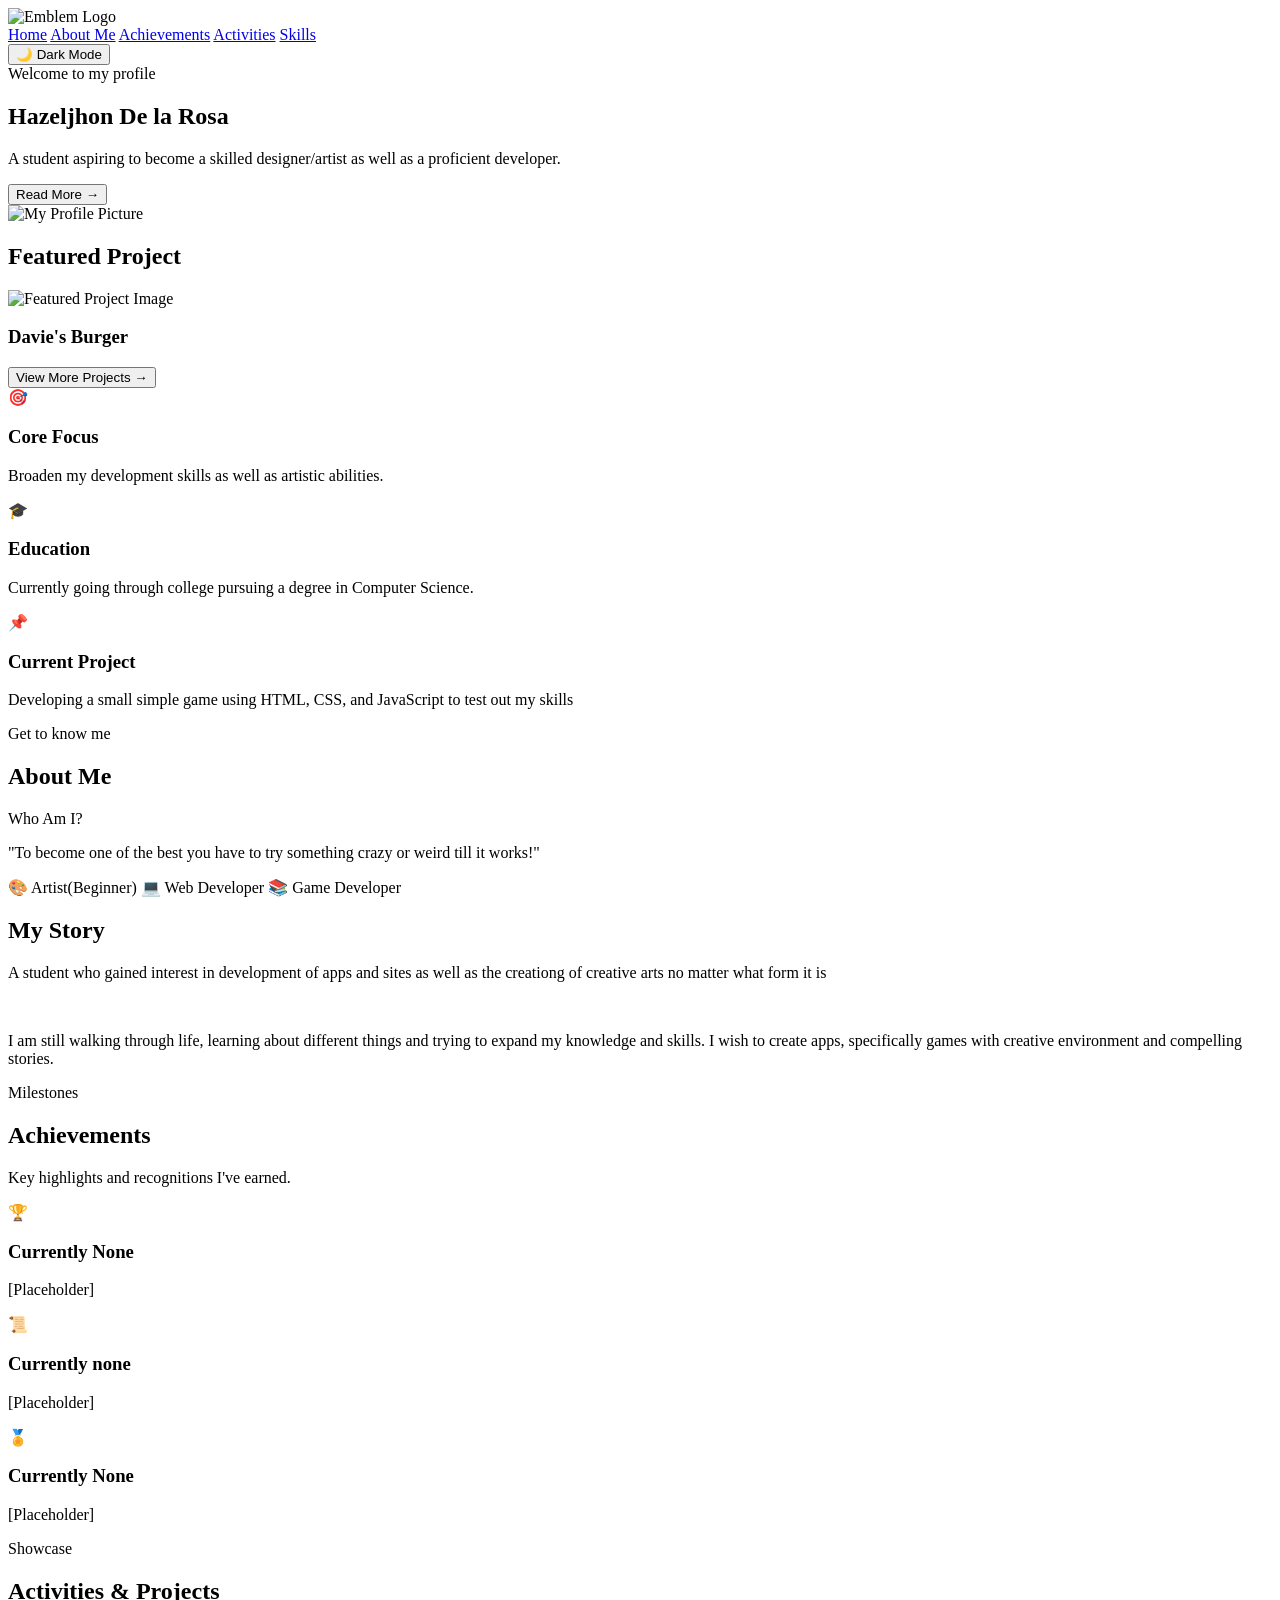
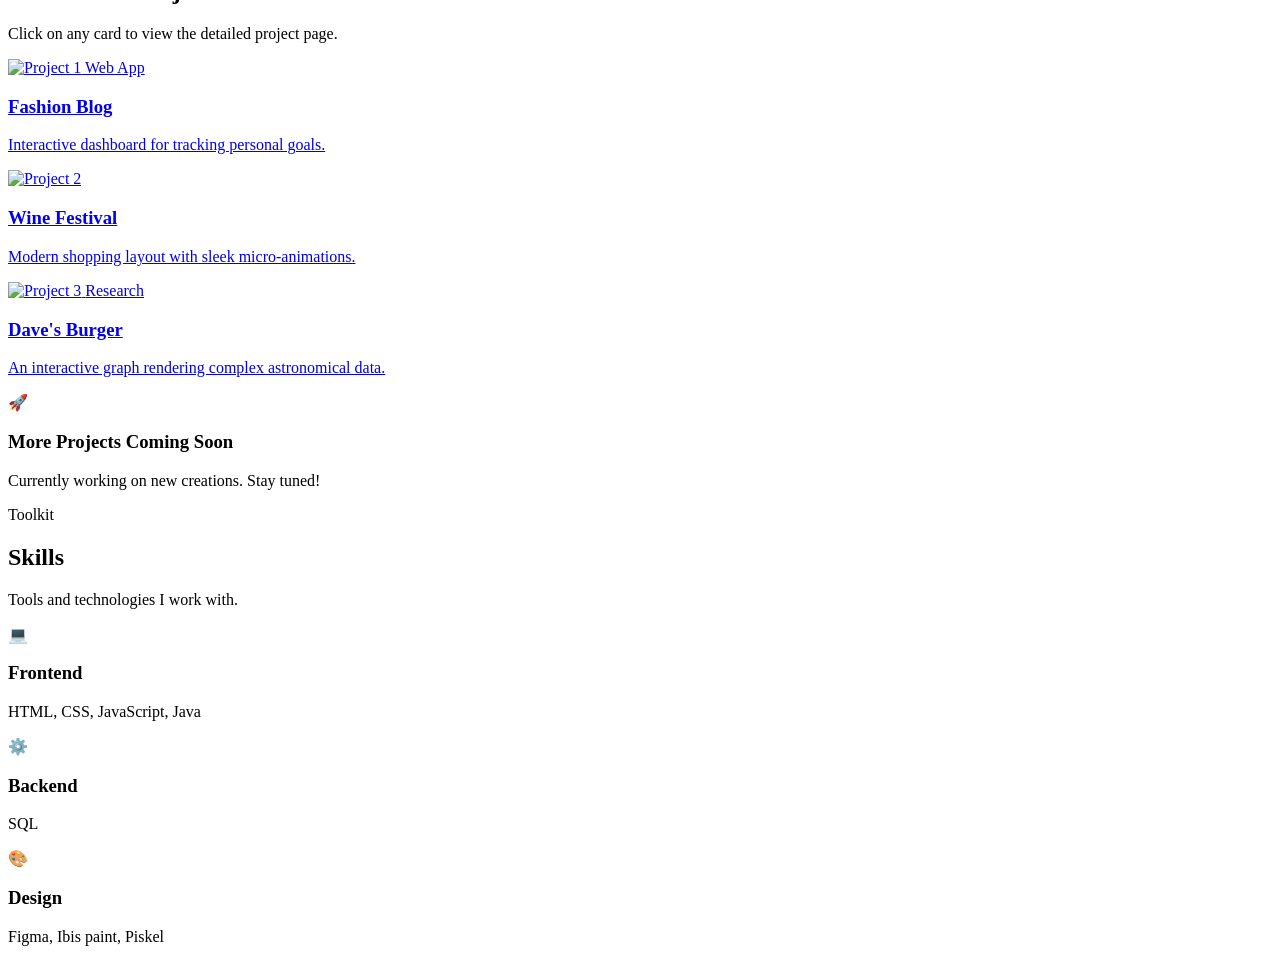
==== index.html @ 6c48fdf7 "Update index.html" ====
<!DOCTYPE html>
<html lang="en">
<head>
    <meta charset="UTF-8">
    <meta name="viewport" content="width=device-width, initial-scale=1.0">
    <title>My Portfolio</title>
    <link rel="stylesheet" href="style.css">
    <link href="https://fonts.googleapis.com/css2?family=Poppins:wght@400;500;600;700&display=swap" rel="stylesheet">
</head>
<body>
    <div class="app-container">

        <header>
            <div class="logo-area">
                <img src="logo.png" alt="Emblem Logo" class="site-logo">
            </div>
            
            <nav class="main-nav">
                <a href="#" class="nav-link active" data-target="home">Home</a>
                <a href="#" class="nav-link" data-target="about">About Me</a>
                <a href="#" class="nav-link" data-target="achievements">Achievements</a>
                <a href="#" class="nav-link" data-target="activities">Activities</a>
                <a href="#" class="nav-link" data-target="skills">Skills</a>
            </nav>

            <div class="action-btns">
                <button id="theme-toggle" class="btn btn-outline">🌙 Dark Mode</button>
            </div>
        </header>

        <main id="content-display">

            <section id="home" class="page active">
                <div class="profile-banner fade-in">
                    <div class="profile-content">
                        <span class="badge">Welcome to my profile</span>
                        <h1>Hazeljhon De la Rosa</h1>
                        <p>A student aspiring to become a skilled designer/artist as well as a proficient developer.</p>
                        <button id="read-more-btn" class="text-link">Read More <span>→</span></button>
                    </div>
                    
                    <div class="profile-image-placeholder">
                        <img src="Me.png" alt="My Profile Picture" class="profile-img">
                    </div>
                </div>

                <div class="dashboard-grid">

                    <div class="grid-column">
                        <h2 class="section-title">Featured Project</h2>
                        <div class="card project-card hover-anim">
                            <div class="project-img-container">
                                <img src="DB preview.JPG" alt="Featured Project Image" class="project-banner-img">
                            </div>
                            <div class="project-details">
                                <h3>Davie's Burger</h3>
                            </div>
                        </div>
                        <button id="view-projects-btn" class="btn btn-block hover-anim">View More Projects →</button>
                    </div>

                    <div class="grid-column info-cards-container">
                        <div class="info-card hover-anim">
                            <div class="info-icon">🎯</div>
                            <div class="info-text">
                                <h3>Core Focus</h3>
                                <p>Broaden my development skills as well as artistic abilities.</p>
                            </div>
                        </div>
                        <div class="info-card hover-anim">
                            <div class="info-icon">🎓</div>
                            <div class="info-text">
                                <h3>Education</h3>
                                <p>Currently going through college pursuing a degree in Computer Science.</p>
                            </div>
                        </div>
                        <div class="info-card hover-anim">
                            <div class="info-icon">📌</div>
                            <div class="info-text">
                                <h3>Current Project</h3>
                                <p>Developing a small simple game using HTML, CSS, and JavaScript to test out my skills</p>
                            </div>
                        </div>
                    </div>
                </div>
            </section>

            <section id="about" class="page">
                <div class="page-header fade-in">
                    <span class="badge">Get to know me</span>
                    <h1>About Me</h1>
                    <p>Who Am I?</p>
                </div>
                
                <div class="about-grid fade-in">
                    <div class="content-card hover-anim highlight-card">
                        <div class="quote-box">
                            <p class="quote">"To become one of the best you have to try something crazy or weird till it works!"</p>
                        </div>
                        <div class="about-tags">
                            <span class="tag-pill">🎨 Artist(Beginner)</span>
                            <span class="tag-pill">💻 Web Developer</span>
                            <span class="tag-pill">📚 Game Developer</span>
                        </div>
                    </div>

                    <div class="content-card hover-anim">
                        <h2>My Story</h2>
                        <p>A student who gained interest in development of apps and sites as well as the creationg of creative arts no matter what form it is</p>
                        <br>
                        <p>I am still walking through life, learning about different things and trying to expand my knowledge and skills. I wish to create apps, specifically games with creative environment and compelling stories.</p>
                    </div>
                </div>
            </section>

            <section id="achievements" class="page">
                <div class="page-header fade-in">
                    <span class="badge">Milestones</span>
                    <h1>Achievements</h1>
                    <p>Key highlights and recognitions I've earned.</p>
                </div>

                <div class="achievements-timeline fade-in">
                    <div class="timeline-card hover-anim">
                        <div class="timeline-icon">🏆</div>
                        <div class="timeline-content">
                            <span class="timeline-date"></span>
                            <h3>Currently None</h3>
                            <p>[Placeholder]</p>
                        </div>
                    </div>

                    <div class="timeline-card hover-anim">
                        <div class="timeline-icon">📜</div>
                        <div class="timeline-content">
                            <span class="timeline-date"></span>
                            <h3>Currently none</h3>
                            <p>[Placeholder]</p>
                        </div>
                    </div>

                    <div class="timeline-card hover-anim">
                        <div class="timeline-icon">🏅</div>
                        <div class="timeline-content">
                            <span class="timeline-date"></span>
                            <h3>Currently None</h3>
                            <p>[Placeholder]</p>
                        </div>
                    </div>
                </div>
            </section>

            <section id="activities" class="page">
                <div class="page-header fade-in">
                    <span class="badge">Showcase</span>
                    <h1>Activities & Projects</h1>
                    <p>Click on any card to view the detailed project page.</p>
                </div>
                
                <div class="activities-gallery fade-in">
                    <a href="https://hazeldelarosa.github.io/Hazel-Dela-Rosa/Projects/Prelim/Fashion%20Blog/Fashion%20Blog.html" class="activity-card hover-anim">
                        <div class="card-img-wrapper">
                            <img src="FB.JPG" alt="Project 1">
                            <span class="card-category">Web App</span>
                        </div>
                        <div class="activity-info">
                            <h3>Fashion Blog</h3>
                            <p>Interactive dashboard for tracking personal goals.</p>
                        </div>
                    </a>

                    <a href="https://hazeldelarosa.github.io/Hazel-Dela-Rosa/Projects/Prelim/Wine%20Festival/Wine%20Festival.html" class="activity-card hover-anim">
                        <div class="card-img-wrapper">
                            <img src="WF.JPG" alt="Project 2">
                            <span class="card-category"></span>
                        </div>
                        <div class="activity-info">
                            <h3>Wine Festival</h3>
                            <p>Modern shopping layout with sleek micro-animations.</p>
                        </div>
                    </a>

                    <a href="https://hazeldelarosa.github.io/Hazel-Dela-Rosa/Projects/Prelim/Davie's%20Burg/Burger.html" class="activity-card hover-anim">
                        <div class="card-img-wrapper">
                            <img src="DB preview.JPG" alt="Project 3">
                            <span class="card-category">Research</span>
                        </div>
                        <div class="activity-info">
                            <h3>Dave's Burger</h3>
                            <p>An interactive graph rendering complex astronomical data.</p>
                        </div>
                    </a>
                </div>

                <div class="coming-soon hover-anim fade-in">
                    <div class="coming-soon-icon">🚀</div>
                    <h3>More Projects Coming Soon</h3>
                    <p>Currently working on new creations. Stay tuned!</p>
                </div>
            </section>

            <section id="skills" class="page">
                <div class="page-header fade-in">
                    <span class="badge">Toolkit</span>
                    <h1>Skills</h1>
                    <p>Tools and technologies I work with.</p>
                </div>

                <div class="skills-grid fade-in">
                    <div class="info-card hover-anim">
                        <div class="info-icon">💻</div>
                        <div class="info-text">
                            <h3>Frontend</h3>
                            <p>HTML, CSS, JavaScript, Java</p>
                        </div>
                    </div>
                    <div class="info-card hover-anim">
                        <div class="info-icon">⚙️</div>
                        <div class="info-text">
                            <h3>Backend</h3>
                            <p>SQL</p>
                        </div>
                    </div>
                    <div class="info-card hover-anim">
                        <div class="info-icon">🎨</div>
                        <div class="info-text">
                            <h3>Design</h3>
                            <p>Figma, Ibis paint, Piskel</p>
                        </div>
                    </div>
                </div>
            </section>

        </main>
    </div>
    <script src="script.js"></script>
</body>
</html>
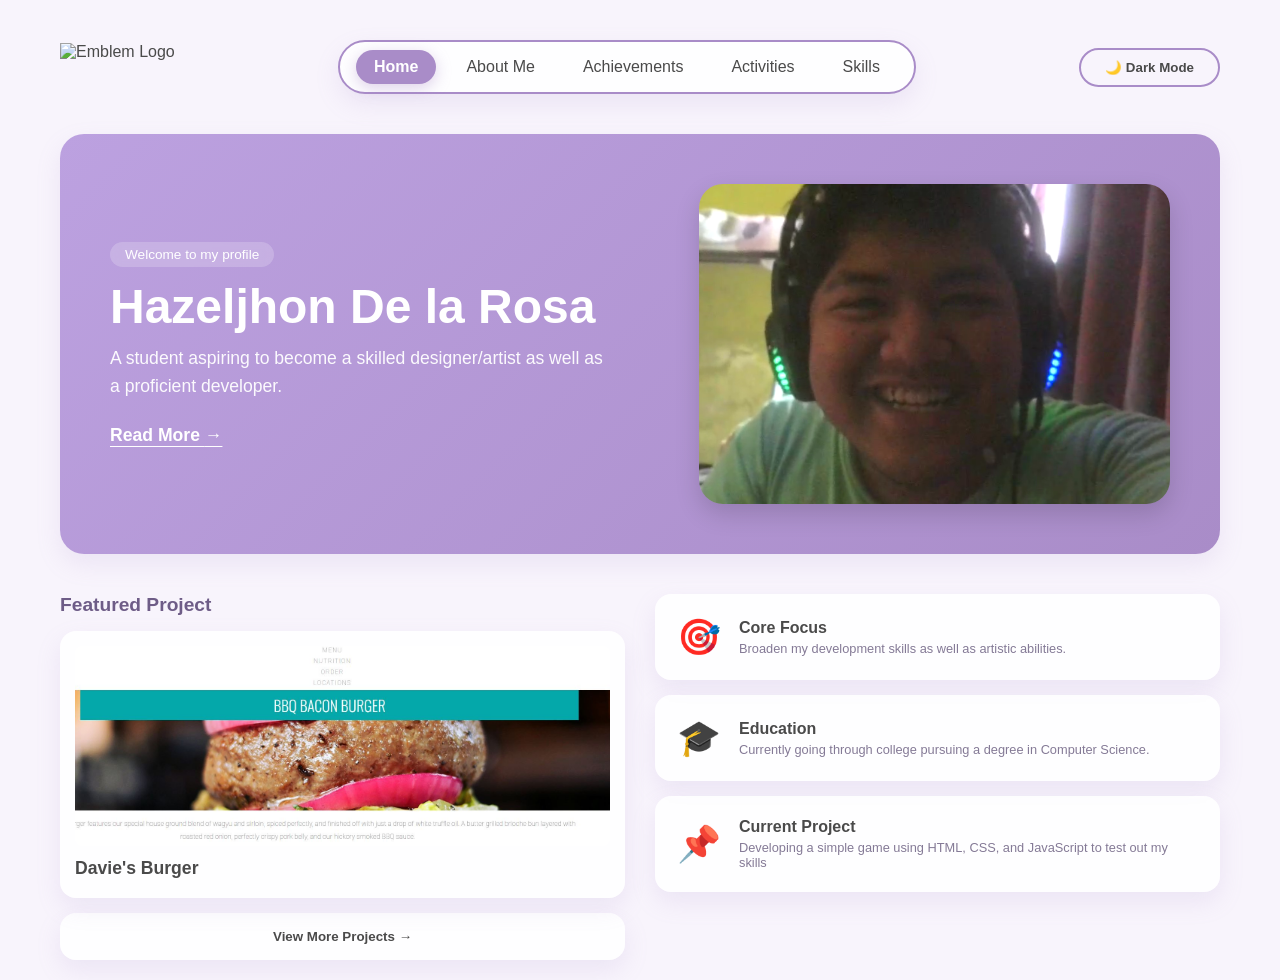
==== commit a12233dc: "Adding finished portfolio" ====
--- a/index.html
+++ b/index.html
@@ -78,7 +78,7 @@
                             <div class="info-icon">📌</div>
                             <div class="info-text">
                                 <h3>Current Project</h3>
-                                <p>Developing a small simple game using HTML, CSS, and JavaScript to test out my skills</p>
+                                <p>Developing a simple game using HTML, CSS, and JavaScript to test out my skills</p>
                             </div>
                         </div>
                     </div>
--- a/style.css
+++ b/style.css
@@ -0,0 +1,526 @@
+:root {
+    --bg-color: #f8f4fc;
+    --profile-bg: linear-gradient(135deg, #bca1e0, #a98cc8);
+    --card-bg: rgba(255, 255, 255, 0.85);
+    --text-main: #4a4a4a;
+    --text-muted: #847a96;
+    --accent-color: #a98cc8; 
+    --accent-dark: #6e5c87;
+    --shadow-soft: 0 10px 25px rgba(169, 140, 200, 0.15);
+    --shadow-hover: 0 15px 35px rgba(169, 140, 200, 0.3);
+    --pill-bg: #d0bce6;
+    --border-radius-lg: 24px;
+    --border-radius-md: 16px;
+    --border-radius-sm: 8px;
+    --transition: all 0.3s cubic-bezier(0.25, 0.8, 0.25, 1);
+}
+
+body.dark-mode {
+    --bg-color: #1a1622;
+    --profile-bg: linear-gradient(135deg, #513d6d, #3c2a55);
+    --card-bg: rgba(38, 33, 50, 0.85);
+    --text-main: #f0eef5;
+    --text-muted: #a79db8;
+    --accent-color: #cbb4e6; 
+    --accent-dark: #e1d3f0;
+    --shadow-soft: 0 10px 25px rgba(0, 0, 0, 0.3);
+    --shadow-hover: 0 15px 35px rgba(0, 0, 0, 0.5);
+    --pill-bg: #4c3d66;
+}
+
+* {
+    margin: 0;
+    padding: 0;
+    box-sizing: border-box;
+}
+
+body {
+    font-family: 'Poppins', sans-serif;
+    background-color: var(--bg-color);
+    color: var(--text-main);
+    overflow-x: hidden;
+    transition: background-color 0.4s ease, color 0.4s ease;
+}
+
+.app-container {
+    max-width: 1200px;
+    margin: 0 auto;
+    padding: 20px;
+}
+
+header {
+    display: flex;
+    justify-content: space-between;
+    align-items: center;
+    padding: 20px 0;
+    margin-bottom: 20px;
+}
+
+.logo-area {
+    display: flex;
+    align-items: center;
+}
+
+.site-logo {
+    height: 48px;
+    width: auto;
+    object-fit: contain;
+    transition: filter 0.3s ease;
+}
+
+body.dark-mode .site-logo {
+    filter: invert(1) brightness(2);
+}
+
+.main-nav {
+    display: flex;
+    gap: 12px;
+    background: var(--card-bg);
+    padding: 8px 16px;
+    border-radius: 30px;
+    box-shadow: var(--shadow-soft);
+    border: 2px solid var(--accent-color);
+    backdrop-filter: blur(10px);
+}
+
+.nav-link {
+    text-decoration: none;
+    color: var(--text-main);
+    font-weight: 500;
+    padding: 8px 18px;
+    border-radius: 20px;
+    transition: var(--transition);
+}
+
+.nav-link:hover {
+    color: var(--accent-dark);
+    background: rgba(169, 140, 200, 0.2);
+}
+
+.nav-link.active {
+    color: #ffffff;
+    background: var(--accent-color);
+    font-weight: 600;
+    box-shadow: 0 4px 15px rgba(169, 140, 200, 0.4);
+}
+
+.action-btns .btn {
+    padding: 10px 24px;
+    border-radius: 20px;
+    font-weight: 600;
+    cursor: pointer;
+    border: none;
+    transition: var(--transition);
+}
+
+.btn-outline {
+    background: transparent;
+    border: 2px solid var(--accent-color) !important;
+    color: var(--text-main);
+}
+
+.btn-outline:hover {
+    background: var(--accent-color);
+    color: white;
+}
+
+.page {
+    display: none;
+    animation: fadeIn 0.4s ease forwards;
+}
+
+.page.active {
+    display: block;
+}
+
+@keyframes fadeIn {
+    from { opacity: 0; transform: translateY(12px); }
+    to { opacity: 1; transform: translateY(0); }
+}
+
+.badge {
+    display: inline-block;
+    padding: 5px 15px;
+    background: rgba(255, 255, 255, 0.2);
+    backdrop-filter: blur(5px);
+    border-radius: 20px;
+    font-size: 0.85rem;
+    font-weight: 500;
+    margin-bottom: 12px;
+}
+
+.profile-banner {
+    background: var(--profile-bg);
+    border-radius: var(--border-radius-lg);
+    display: flex;
+    padding: 50px;
+    color: white;
+    position: relative;
+    overflow: hidden;
+    margin-bottom: 40px;
+    box-shadow: var(--shadow-soft);
+    align-items: center;
+}
+
+.profile-content {
+    flex: 1;
+    z-index: 2;
+}
+
+.profile-content h1 {
+    font-size: 3rem;
+    margin-bottom: 10px;
+}
+
+.profile-content p {
+    font-size: 1.1rem;
+    max-width: 85%;
+    margin-bottom: 25px;
+    line-height: 1.6;
+    opacity: 0.95;
+}
+
+.text-link {
+    background: transparent;
+    border: none;
+    color: white;
+    font-size: 1.1rem;
+    font-weight: 600;
+    cursor: pointer;
+    text-decoration: underline;
+    text-underline-offset: 5px;
+}
+
+.text-link:hover span {
+    margin-left: 8px;
+    transition: 0.3s;
+}
+
+.profile-image-placeholder {
+    flex: 0.8;
+    height: 320px;
+    border-radius: var(--border-radius-lg);
+    overflow: hidden;
+    box-shadow: 0 10px 25px rgba(0,0,0,0.15);
+}
+
+.profile-img {
+    width: 100%;
+    height: 100%;
+    object-fit: cover;
+    object-position: center;
+}
+
+.dashboard-grid {
+    display: grid;
+    grid-template-columns: 1fr 1fr;
+    gap: 30px;
+}
+
+.section-title {
+    font-size: 1.2rem;
+    margin-bottom: 15px;
+    color: var(--accent-dark);
+}
+
+.project-card {
+    background: var(--card-bg);
+    border-radius: var(--border-radius-md);
+    padding: 15px;
+    box-shadow: var(--shadow-soft);
+    margin-bottom: 15px;
+    backdrop-filter: blur(10px);
+}
+
+.project-img-container {
+    height: 200px;
+    border-radius: var(--border-radius-sm);
+    overflow: hidden;
+    margin-bottom: 12px;
+}
+
+.project-banner-img {
+    width: 100%;
+    height: 100%;
+    object-fit: cover;
+    transition: transform 0.4s ease;
+}
+
+.project-card:hover .project-banner-img {
+    transform: scale(1.04);
+}
+
+.project-details h3 {
+    font-size: 1.1rem;
+    margin-bottom: 4px;
+}
+
+.caption {
+    font-size: 0.85rem;
+    color: var(--text-muted);
+}
+
+.btn-block {
+    width: 100%;
+    background: var(--card-bg);
+    color: var(--text-main);
+    border: none;
+    padding: 16px;
+    border-radius: var(--border-radius-md);
+    font-weight: 600;
+    box-shadow: var(--shadow-soft);
+    cursor: pointer;
+}
+
+.info-cards-container {
+    display: flex;
+    flex-direction: column;
+    gap: 15px;
+}
+
+.info-card {
+    background: var(--card-bg);
+    border-radius: var(--border-radius-md);
+    padding: 22px;
+    display: flex;
+    align-items: center;
+    gap: 18px;
+    box-shadow: var(--shadow-soft);
+    backdrop-filter: blur(10px);
+}
+
+.info-icon {
+    font-size: 2.2rem;
+}
+
+.info-text h3 {
+    font-size: 1rem;
+    margin-bottom: 4px;
+}
+
+.info-text p {
+    font-size: 0.8rem;
+    color: var(--text-muted);
+}
+
+.page-header {
+    text-align: center;
+    margin-bottom: 40px;
+    padding-top: 20px;
+}
+
+.page-header h1 {
+    font-size: 2.6rem;
+    color: var(--accent-color);
+    margin-bottom: 8px;
+}
+
+.about-grid {
+    display: grid;
+    grid-template-columns: 1fr 2fr;
+    gap: 25px;
+}
+
+.content-card {
+    background: var(--card-bg);
+    padding: 35px;
+    border-radius: var(--border-radius-lg);
+    box-shadow: var(--shadow-soft);
+    line-height: 1.8;
+    backdrop-filter: blur(10px);
+}
+
+.highlight-card {
+    background: var(--profile-bg);
+    color: white;
+    display: flex;
+    flex-direction: column;
+    justify-content: space-between;
+}
+
+.quote {
+    font-size: 1.3rem;
+    font-style: italic;
+    font-weight: 500;
+    line-height: 1.5;
+}
+
+.about-tags {
+    display: flex;
+    flex-wrap: wrap;
+    gap: 10px;
+    margin-top: 20px;
+}
+
+.tag-pill {
+    background: rgba(255,255,255,0.25);
+    padding: 8px 14px;
+    border-radius: 20px;
+    font-size: 0.8rem;
+    font-weight: 500;
+}
+
+.achievements-timeline {
+    display: flex;
+    flex-direction: column;
+    gap: 20px;
+    max-width: 850px;
+    margin: 0 auto;
+}
+
+.timeline-card {
+    background: var(--card-bg);
+    padding: 25px;
+    border-radius: var(--border-radius-md);
+    box-shadow: var(--shadow-soft);
+    display: flex;
+    align-items: flex-start;
+    gap: 20px;
+    backdrop-filter: blur(10px);
+}
+
+.timeline-icon {
+    font-size: 2.2rem;
+    background: var(--bg-color);
+    padding: 12px;
+    border-radius: var(--border-radius-sm);
+}
+
+.timeline-date {
+    display: inline-block;
+    color: var(--accent-color);
+    font-weight: 700;
+    font-size: 0.85rem;
+    margin-bottom: 4px;
+}
+
+.timeline-content h3 {
+    margin-bottom: 6px;
+    font-size: 1.1rem;
+}
+
+.timeline-content p {
+    font-size: 0.9rem;
+    color: var(--text-muted);
+}
+
+.activities-gallery {
+    display: grid;
+    grid-template-columns: repeat(auto-fit, minmax(260px, 1fr));
+    gap: 25px;
+}
+
+.activity-card {
+    background: var(--card-bg);
+    border-radius: var(--border-radius-md);
+    overflow: hidden;
+    text-decoration: none;
+    color: var(--text-main);
+    box-shadow: var(--shadow-soft);
+    display: flex;
+    flex-direction: column;
+    backdrop-filter: blur(10px);
+}
+
+.card-img-wrapper {
+    position: relative;
+    height: 200px;
+    overflow: hidden;
+}
+
+.card-img-wrapper img {
+    width: 100%;
+    height: 100%;
+    object-fit: cover;
+    transition: transform 0.4s ease;
+}
+
+.activity-card:hover .card-img-wrapper img {
+    transform: scale(1.08);
+}
+
+.card-category {
+    position: absolute;
+    top: 12px;
+    right: 12px;
+    background: rgba(0,0,0,0.6);
+    color: white;
+    padding: 4px 12px;
+    border-radius: 12px;
+    font-size: 0.75rem;
+    backdrop-filter: blur(4px);
+}
+
+.activity-info {
+    padding: 20px;
+}
+
+.activity-info h3 {
+    font-size: 1.05rem;
+    margin-bottom: 6px;
+}
+
+.activity-info p {
+    font-size: 0.8rem;
+    color: var(--text-muted);
+}
+
+.coming-soon {
+    text-align: center;
+    margin: 40px auto 0 auto;
+    padding: 35px 20px;
+    background: var(--card-bg);
+    border: 2px dashed var(--accent-color);
+    border-radius: var(--border-radius-md);
+    max-width: 500px;
+    box-shadow: var(--shadow-soft);
+    backdrop-filter: blur(10px);
+}
+
+.coming-soon-icon {
+    font-size: 2.5rem;
+    margin-bottom: 10px;
+}
+
+.coming-soon h3 {
+    font-size: 1.25rem;
+    color: var(--accent-dark);
+    margin-bottom: 6px;
+}
+
+.coming-soon p {
+    font-size: 0.85rem;
+    color: var(--text-muted);
+}
+
+.skills-grid {
+    display: grid;
+    grid-template-columns: repeat(3, 1fr);
+    gap: 20px;
+}
+
+.hover-anim {
+    transition: transform 0.3s cubic-bezier(0.175, 0.885, 0.32, 1.275), box-shadow 0.3s ease;
+}
+
+.hover-anim:hover {
+    transform: translateY(-5px);
+    box-shadow: var(--shadow-hover);
+}
+
+@media (max-width: 900px) {
+    .dashboard-grid, .about-grid, .skills-grid {
+        grid-template-columns: 1fr;
+    }
+    .profile-banner {
+        flex-direction: column;
+        text-align: center;
+    }
+    .profile-image-placeholder {
+        margin-top: 30px;
+        width: 100%;
+    }
+    .main-nav {
+        display: none; 
+    }
+}
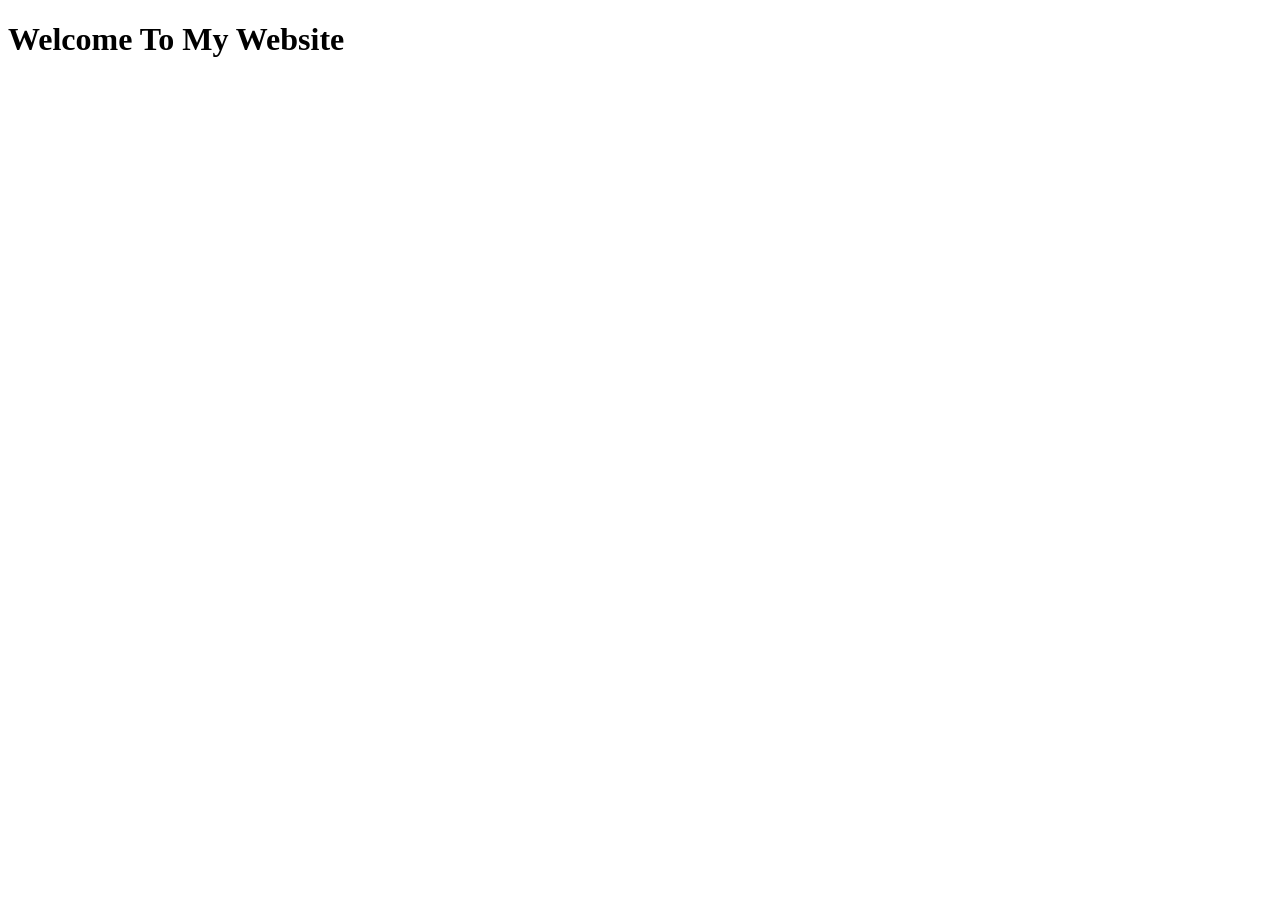
==== commit 5c6f95d6: "Add initial HTML structure for index page" ====
--- a/index.html
+++ b/index.html
@@ -1,238 +1,11 @@
-<!DOCTYPE html>
-<html lang="en">
-<head>
-    <meta charset="UTF-8">
-    <meta name="viewport" content="width=device-width, initial-scale=1.0">
-    <title>My Portfolio</title>
-    <link rel="stylesheet" href="style.css">
-    <link href="https://fonts.googleapis.com/css2?family=Poppins:wght@400;500;600;700&display=swap" rel="stylesheet">
-</head>
-<body>
-    <div class="app-container">
-
-        <header>
-            <div class="logo-area">
-                <img src="logo.png" alt="Emblem Logo" class="site-logo">
-            </div>
-            
-            <nav class="main-nav">
-                <a href="#" class="nav-link active" data-target="home">Home</a>
-                <a href="#" class="nav-link" data-target="about">About Me</a>
-                <a href="#" class="nav-link" data-target="achievements">Achievements</a>
-                <a href="#" class="nav-link" data-target="activities">Activities</a>
-                <a href="#" class="nav-link" data-target="skills">Skills</a>
-            </nav>
-
-            <div class="action-btns">
-                <button id="theme-toggle" class="btn btn-outline">🌙 Dark Mode</button>
-            </div>
-        </header>
-
-        <main id="content-display">
-
-            <section id="home" class="page active">
-                <div class="profile-banner fade-in">
-                    <div class="profile-content">
-                        <span class="badge">Welcome to my profile</span>
-                        <h1>Hazeljhon De la Rosa</h1>
-                        <p>A student aspiring to become a skilled designer/artist as well as a proficient developer.</p>
-                        <button id="read-more-btn" class="text-link">Read More <span>→</span></button>
-                    </div>
-                    
-                    <div class="profile-image-placeholder">
-                        <img src="Me.png" alt="My Profile Picture" class="profile-img">
-                    </div>
-                </div>
-
-                <div class="dashboard-grid">
-
-                    <div class="grid-column">
-                        <h2 class="section-title">Featured Project</h2>
-                        <div class="card project-card hover-anim">
-                            <div class="project-img-container">
-                                <img src="DB preview.JPG" alt="Featured Project Image" class="project-banner-img">
-                            </div>
-                            <div class="project-details">
-                                <h3>Davie's Burger</h3>
-                            </div>
-                        </div>
-                        <button id="view-projects-btn" class="btn btn-block hover-anim">View More Projects →</button>
-                    </div>
-
-                    <div class="grid-column info-cards-container">
-                        <div class="info-card hover-anim">
-                            <div class="info-icon">🎯</div>
-                            <div class="info-text">
-                                <h3>Core Focus</h3>
-                                <p>Broaden my development skills as well as artistic abilities.</p>
-                            </div>
-                        </div>
-                        <div class="info-card hover-anim">
-                            <div class="info-icon">🎓</div>
-                            <div class="info-text">
-                                <h3>Education</h3>
-                                <p>Currently going through college pursuing a degree in Computer Science.</p>
-                            </div>
-                        </div>
-                        <div class="info-card hover-anim">
-                            <div class="info-icon">📌</div>
-                            <div class="info-text">
-                                <h3>Current Project</h3>
-                                <p>Developing a simple game using HTML, CSS, and JavaScript to test out my skills</p>
-                            </div>
-                        </div>
-                    </div>
-                </div>
-            </section>
-
-            <section id="about" class="page">
-                <div class="page-header fade-in">
-                    <span class="badge">Get to know me</span>
-                    <h1>About Me</h1>
-                    <p>Who Am I?</p>
-                </div>
-                
-                <div class="about-grid fade-in">
-                    <div class="content-card hover-anim highlight-card">
-                        <div class="quote-box">
-                            <p class="quote">"To become one of the best you have to try something crazy or weird till it works!"</p>
-                        </div>
-                        <div class="about-tags">
-                            <span class="tag-pill">🎨 Artist(Beginner)</span>
-                            <span class="tag-pill">💻 Web Developer</span>
-                            <span class="tag-pill">📚 Game Developer</span>
-                        </div>
-                    </div>
-
-                    <div class="content-card hover-anim">
-                        <h2>My Story</h2>
-                        <p>A student who gained interest in development of apps and sites as well as the creationg of creative arts no matter what form it is</p>
-                        <br>
-                        <p>I am still walking through life, learning about different things and trying to expand my knowledge and skills. I wish to create apps, specifically games with creative environment and compelling stories.</p>
-                    </div>
-                </div>
-            </section>
-
-            <section id="achievements" class="page">
-                <div class="page-header fade-in">
-                    <span class="badge">Milestones</span>
-                    <h1>Achievements</h1>
-                    <p>Key highlights and recognitions I've earned.</p>
-                </div>
-
-                <div class="achievements-timeline fade-in">
-                    <div class="timeline-card hover-anim">
-                        <div class="timeline-icon">🏆</div>
-                        <div class="timeline-content">
-                            <span class="timeline-date"></span>
-                            <h3>Currently None</h3>
-                            <p>[Placeholder]</p>
-                        </div>
-                    </div>
-
-                    <div class="timeline-card hover-anim">
-                        <div class="timeline-icon">📜</div>
-                        <div class="timeline-content">
-                            <span class="timeline-date"></span>
-                            <h3>Currently none</h3>
-                            <p>[Placeholder]</p>
-                        </div>
-                    </div>
-
-                    <div class="timeline-card hover-anim">
-                        <div class="timeline-icon">🏅</div>
-                        <div class="timeline-content">
-                            <span class="timeline-date"></span>
-                            <h3>Currently None</h3>
-                            <p>[Placeholder]</p>
-                        </div>
-                    </div>
-                </div>
-            </section>
-
-            <section id="activities" class="page">
-                <div class="page-header fade-in">
-                    <span class="badge">Showcase</span>
-                    <h1>Activities & Projects</h1>
-                    <p>Click on any card to view the detailed project page.</p>
-                </div>
-                
-                <div class="activities-gallery fade-in">
-                    <a href="https://hazeldelarosa.github.io/Hazel-Dela-Rosa/Projects/Prelim/Fashion%20Blog/Fashion%20Blog.html" class="activity-card hover-anim">
-                        <div class="card-img-wrapper">
-                            <img src="FB.JPG" alt="Project 1">
-                            <span class="card-category">Web App</span>
-                        </div>
-                        <div class="activity-info">
-                            <h3>Fashion Blog</h3>
-                            <p>Interactive dashboard for tracking personal goals.</p>
-                        </div>
-                    </a>
-
-                    <a href="https://hazeldelarosa.github.io/Hazel-Dela-Rosa/Projects/Prelim/Wine%20Festival/Wine%20Festival.html" class="activity-card hover-anim">
-                        <div class="card-img-wrapper">
-                            <img src="WF.JPG" alt="Project 2">
-                            <span class="card-category"></span>
-                        </div>
-                        <div class="activity-info">
-                            <h3>Wine Festival</h3>
-                            <p>Modern shopping layout with sleek micro-animations.</p>
-                        </div>
-                    </a>
-
-                    <a href="https://hazeldelarosa.github.io/Hazel-Dela-Rosa/Projects/Prelim/Davie's%20Burg/Burger.html" class="activity-card hover-anim">
-                        <div class="card-img-wrapper">
-                            <img src="DB preview.JPG" alt="Project 3">
-                            <span class="card-category">Research</span>
-                        </div>
-                        <div class="activity-info">
-                            <h3>Dave's Burger</h3>
-                            <p>An interactive graph rendering complex astronomical data.</p>
-                        </div>
-                    </a>
-                </div>
-
-                <div class="coming-soon hover-anim fade-in">
-                    <div class="coming-soon-icon">🚀</div>
-                    <h3>More Projects Coming Soon</h3>
-                    <p>Currently working on new creations. Stay tuned!</p>
-                </div>
-            </section>
-
-            <section id="skills" class="page">
-                <div class="page-header fade-in">
-                    <span class="badge">Toolkit</span>
-                    <h1>Skills</h1>
-                    <p>Tools and technologies I work with.</p>
-                </div>
-
-                <div class="skills-grid fade-in">
-                    <div class="info-card hover-anim">
-                        <div class="info-icon">💻</div>
-                        <div class="info-text">
-                            <h3>Frontend</h3>
-                            <p>HTML, CSS, JavaScript, Java</p>
-                        </div>
-                    </div>
-                    <div class="info-card hover-anim">
-                        <div class="info-icon">⚙️</div>
-                        <div class="info-text">
-                            <h3>Backend</h3>
-                            <p>SQL</p>
-                        </div>
-                    </div>
-                    <div class="info-card hover-anim">
-                        <div class="info-icon">🎨</div>
-                        <div class="info-text">
-                            <h3>Design</h3>
-                            <p>Figma, Ibis paint, Piskel</p>
-                        </div>
-                    </div>
-                </div>
-            </section>
-
-        </main>
-    </div>
-    <script src="script.js"></script>
-</body>
-</html>
+<!DOCTYPE html>
+<html lang="en">
+<head>
+    <meta charset="UTF-8">
+    <meta name="viewport" content="width=device-width, initial-scale=1.0">
+    <title>Document</title>
+</head>
+<body>
+    <h1>Welcome To My Website</h1>
+</body>
+</html>
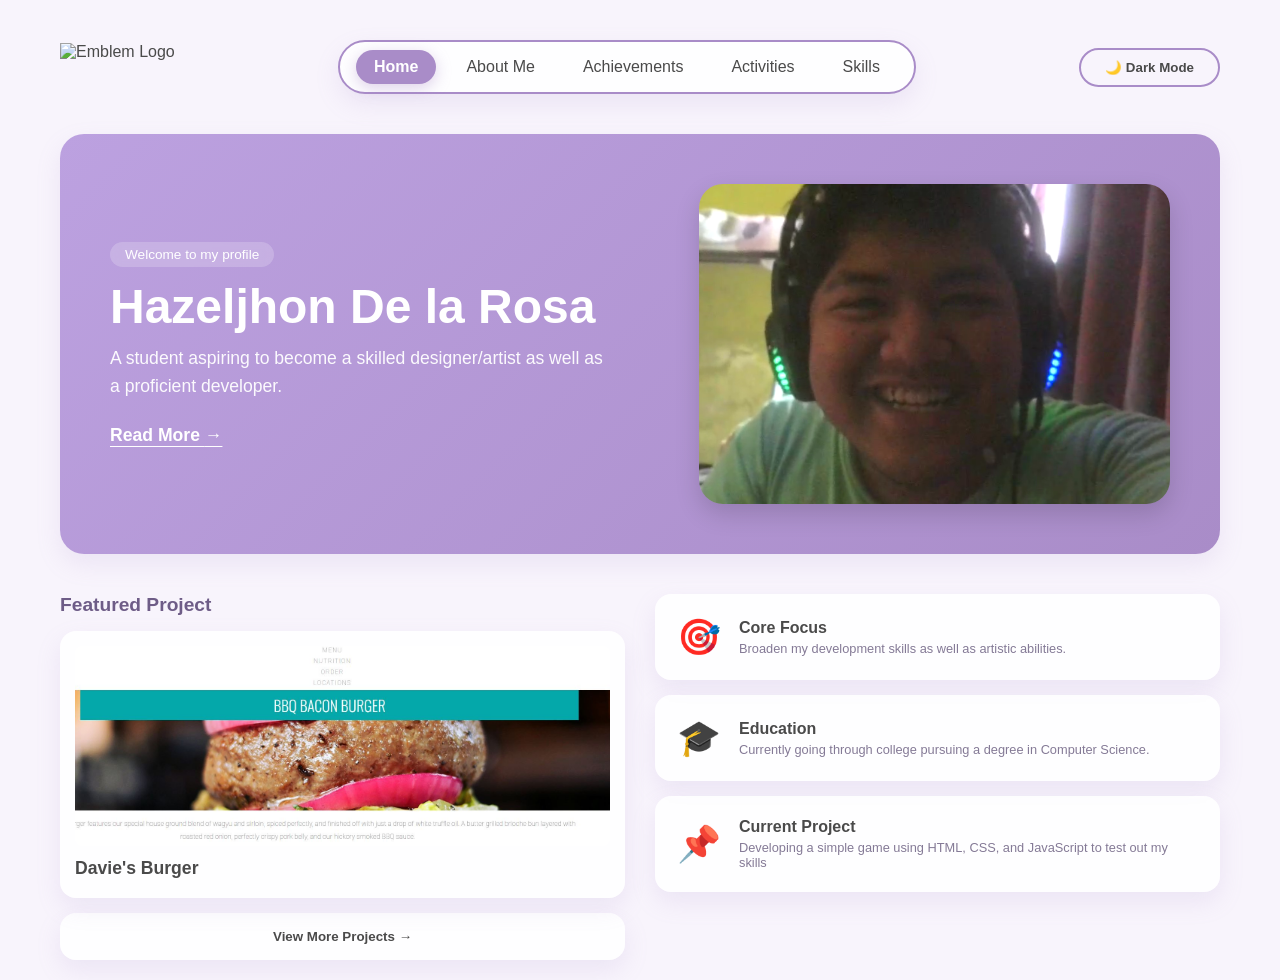
==== commit 7da7a8a2: "Putting Files" ====
--- a/index.html
+++ b/index.html
@@ -3,9 +3,236 @@
 <head>
     <meta charset="UTF-8">
     <meta name="viewport" content="width=device-width, initial-scale=1.0">
-    <title>Document</title>
+    <title>My Portfolio</title>
+    <link rel="stylesheet" href="style.css">
+    <link href="https://fonts.googleapis.com/css2?family=Poppins:wght@400;500;600;700&display=swap" rel="stylesheet">
 </head>
 <body>
-    <h1>Welcome To My Website</h1>
+    <div class="app-container">
+
+        <header>
+            <div class="logo-area">
+                <img src="logo.png" alt="Emblem Logo" class="site-logo">
+            </div>
+            
+            <nav class="main-nav">
+                <a href="#" class="nav-link active" data-target="home">Home</a>
+                <a href="#" class="nav-link" data-target="about">About Me</a>
+                <a href="#" class="nav-link" data-target="achievements">Achievements</a>
+                <a href="#" class="nav-link" data-target="activities">Activities</a>
+                <a href="#" class="nav-link" data-target="skills">Skills</a>
+            </nav>
+
+            <div class="action-btns">
+                <button id="theme-toggle" class="btn btn-outline">🌙 Dark Mode</button>
+            </div>
+        </header>
+
+        <main id="content-display">
+
+            <section id="home" class="page active">
+                <div class="profile-banner fade-in">
+                    <div class="profile-content">
+                        <span class="badge">Welcome to my profile</span>
+                        <h1>Hazeljhon De la Rosa</h1>
+                        <p>A student aspiring to become a skilled designer/artist as well as a proficient developer.</p>
+                        <button id="read-more-btn" class="text-link">Read More <span>→</span></button>
+                    </div>
+                    
+                    <div class="profile-image-placeholder">
+                        <img src="Me.png" alt="My Profile Picture" class="profile-img">
+                    </div>
+                </div>
+
+                <div class="dashboard-grid">
+
+                    <div class="grid-column">
+                        <h2 class="section-title">Featured Project</h2>
+                        <div class="card project-card hover-anim">
+                            <div class="project-img-container">
+                                <img src="DB preview.JPG" alt="Featured Project Image" class="project-banner-img">
+                            </div>
+                            <div class="project-details">
+                                <h3>Davie's Burger</h3>
+                            </div>
+                        </div>
+                        <button id="view-projects-btn" class="btn btn-block hover-anim">View More Projects →</button>
+                    </div>
+
+                    <div class="grid-column info-cards-container">
+                        <div class="info-card hover-anim">
+                            <div class="info-icon">🎯</div>
+                            <div class="info-text">
+                                <h3>Core Focus</h3>
+                                <p>Broaden my development skills as well as artistic abilities.</p>
+                            </div>
+                        </div>
+                        <div class="info-card hover-anim">
+                            <div class="info-icon">🎓</div>
+                            <div class="info-text">
+                                <h3>Education</h3>
+                                <p>Currently going through college pursuing a degree in Computer Science.</p>
+                            </div>
+                        </div>
+                        <div class="info-card hover-anim">
+                            <div class="info-icon">📌</div>
+                            <div class="info-text">
+                                <h3>Current Project</h3>
+                                <p>Developing a simple game using HTML, CSS, and JavaScript to test out my skills</p>
+                            </div>
+                        </div>
+                    </div>
+                </div>
+            </section>
+
+            <section id="about" class="page">
+                <div class="page-header fade-in">
+                    <span class="badge">Get to know me</span>
+                    <h1>About Me</h1>
+                    <p>Who Am I?</p>
+                </div>
+                
+                <div class="about-grid fade-in">
+                    <div class="content-card hover-anim highlight-card">
+                        <div class="quote-box">
+                            <p class="quote">"To become one of the best you have to try something crazy or weird till it works!"</p>
+                        </div>
+                        <div class="about-tags">
+                            <span class="tag-pill">🎨 Artist(Beginner)</span>
+                            <span class="tag-pill">💻 Web Developer</span>
+                            <span class="tag-pill">📚 Game Developer</span>
+                        </div>
+                    </div>
+
+                    <div class="content-card hover-anim">
+                        <h2>My Story</h2>
+                        <p>A student who gained interest in development of apps and sites as well as the creationg of creative arts no matter what form it is</p>
+                        <br>
+                        <p>I am still walking through life, learning about different things and trying to expand my knowledge and skills. I wish to create apps, specifically games with creative environment and compelling stories.</p>
+                    </div>
+                </div>
+            </section>
+
+            <section id="achievements" class="page">
+                <div class="page-header fade-in">
+                    <span class="badge">Milestones</span>
+                    <h1>Achievements</h1>
+                    <p>Key highlights and recognitions I've earned.</p>
+                </div>
+
+                <div class="achievements-timeline fade-in">
+                    <div class="timeline-card hover-anim">
+                        <div class="timeline-icon">🏆</div>
+                        <div class="timeline-content">
+                            <span class="timeline-date"></span>
+                            <h3>Currently None</h3>
+                            <p>[Placeholder]</p>
+                        </div>
+                    </div>
+
+                    <div class="timeline-card hover-anim">
+                        <div class="timeline-icon">📜</div>
+                        <div class="timeline-content">
+                            <span class="timeline-date"></span>
+                            <h3>Currently none</h3>
+                            <p>[Placeholder]</p>
+                        </div>
+                    </div>
+
+                    <div class="timeline-card hover-anim">
+                        <div class="timeline-icon">🏅</div>
+                        <div class="timeline-content">
+                            <span class="timeline-date"></span>
+                            <h3>Currently None</h3>
+                            <p>[Placeholder]</p>
+                        </div>
+                    </div>
+                </div>
+            </section>
+
+            <section id="activities" class="page">
+                <div class="page-header fade-in">
+                    <span class="badge">Showcase</span>
+                    <h1>Activities & Projects</h1>
+                    <p>Click on any card to view the detailed project page.</p>
+                </div>
+                
+                <div class="activities-gallery fade-in">
+                    <a href="https://hazeldelarosa.github.io/Hazel-Dela-Rosa/Projects/Prelim/Fashion%20Blog/Fashion%20Blog.html" class="activity-card hover-anim">
+                        <div class="card-img-wrapper">
+                            <img src="FB.JPG" alt="Project 1">
+                            <span class="card-category">Web App</span>
+                        </div>
+                        <div class="activity-info">
+                            <h3>Fashion Blog</h3>
+                            <p>Interactive dashboard for tracking personal goals.</p>
+                        </div>
+                    </a>
+
+                    <a href="https://hazeldelarosa.github.io/Hazel-Dela-Rosa/Projects/Prelim/Wine%20Festival/Wine%20Festival.html" class="activity-card hover-anim">
+                        <div class="card-img-wrapper">
+                            <img src="WF.JPG" alt="Project 2">
+                            <span class="card-category"></span>
+                        </div>
+                        <div class="activity-info">
+                            <h3>Wine Festival</h3>
+                            <p>Modern shopping layout with sleek micro-animations.</p>
+                        </div>
+                    </a>
+
+                    <a href="https://hazeldelarosa.github.io/Hazel-Dela-Rosa/Projects/Prelim/Davie's%20Burg/Burger.html" class="activity-card hover-anim">
+                        <div class="card-img-wrapper">
+                            <img src="DB preview.JPG" alt="Project 3">
+                            <span class="card-category">Research</span>
+                        </div>
+                        <div class="activity-info">
+                            <h3>Dave's Burger</h3>
+                            <p>An interactive graph rendering complex astronomical data.</p>
+                        </div>
+                    </a>
+                </div>
+
+                <div class="coming-soon hover-anim fade-in">
+                    <div class="coming-soon-icon">🚀</div>
+                    <h3>More Projects Coming Soon</h3>
+                    <p>Currently working on new creations. Stay tuned!</p>
+                </div>
+            </section>
+
+            <section id="skills" class="page">
+                <div class="page-header fade-in">
+                    <span class="badge">Toolkit</span>
+                    <h1>Skills</h1>
+                    <p>Tools and technologies I work with.</p>
+                </div>
+
+                <div class="skills-grid fade-in">
+                    <div class="info-card hover-anim">
+                        <div class="info-icon">💻</div>
+                        <div class="info-text">
+                            <h3>Frontend</h3>
+                            <p>HTML, CSS, JavaScript, Java</p>
+                        </div>
+                    </div>
+                    <div class="info-card hover-anim">
+                        <div class="info-icon">⚙️</div>
+                        <div class="info-text">
+                            <h3>Backend</h3>
+                            <p>SQL</p>
+                        </div>
+                    </div>
+                    <div class="info-card hover-anim">
+                        <div class="info-icon">🎨</div>
+                        <div class="info-text">
+                            <h3>Design</h3>
+                            <p>Figma, Ibis paint, Piskel</p>
+                        </div>
+                    </div>
+                </div>
+            </section>
+
+        </main>
+    </div>
+    <script src="script.js"></script>
 </body>
-</html>+</html>
--- a/style.css
+++ b/style.css
@@ -0,0 +1,526 @@
+:root {
+    --bg-color: #f8f4fc;
+    --profile-bg: linear-gradient(135deg, #bca1e0, #a98cc8);
+    --card-bg: rgba(255, 255, 255, 0.85);
+    --text-main: #4a4a4a;
+    --text-muted: #847a96;
+    --accent-color: #a98cc8; 
+    --accent-dark: #6e5c87;
+    --shadow-soft: 0 10px 25px rgba(169, 140, 200, 0.15);
+    --shadow-hover: 0 15px 35px rgba(169, 140, 200, 0.3);
+    --pill-bg: #d0bce6;
+    --border-radius-lg: 24px;
+    --border-radius-md: 16px;
+    --border-radius-sm: 8px;
+    --transition: all 0.3s cubic-bezier(0.25, 0.8, 0.25, 1);
+}
+
+body.dark-mode {
+    --bg-color: #1a1622;
+    --profile-bg: linear-gradient(135deg, #513d6d, #3c2a55);
+    --card-bg: rgba(38, 33, 50, 0.85);
+    --text-main: #f0eef5;
+    --text-muted: #a79db8;
+    --accent-color: #cbb4e6; 
+    --accent-dark: #e1d3f0;
+    --shadow-soft: 0 10px 25px rgba(0, 0, 0, 0.3);
+    --shadow-hover: 0 15px 35px rgba(0, 0, 0, 0.5);
+    --pill-bg: #4c3d66;
+}
+
+* {
+    margin: 0;
+    padding: 0;
+    box-sizing: border-box;
+}
+
+body {
+    font-family: 'Poppins', sans-serif;
+    background-color: var(--bg-color);
+    color: var(--text-main);
+    overflow-x: hidden;
+    transition: background-color 0.4s ease, color 0.4s ease;
+}
+
+.app-container {
+    max-width: 1200px;
+    margin: 0 auto;
+    padding: 20px;
+}
+
+header {
+    display: flex;
+    justify-content: space-between;
+    align-items: center;
+    padding: 20px 0;
+    margin-bottom: 20px;
+}
+
+.logo-area {
+    display: flex;
+    align-items: center;
+}
+
+.site-logo {
+    height: 48px;
+    width: auto;
+    object-fit: contain;
+    transition: filter 0.3s ease;
+}
+
+body.dark-mode .site-logo {
+    filter: invert(1) brightness(2);
+}
+
+.main-nav {
+    display: flex;
+    gap: 12px;
+    background: var(--card-bg);
+    padding: 8px 16px;
+    border-radius: 30px;
+    box-shadow: var(--shadow-soft);
+    border: 2px solid var(--accent-color);
+    backdrop-filter: blur(10px);
+}
+
+.nav-link {
+    text-decoration: none;
+    color: var(--text-main);
+    font-weight: 500;
+    padding: 8px 18px;
+    border-radius: 20px;
+    transition: var(--transition);
+}
+
+.nav-link:hover {
+    color: var(--accent-dark);
+    background: rgba(169, 140, 200, 0.2);
+}
+
+.nav-link.active {
+    color: #ffffff;
+    background: var(--accent-color);
+    font-weight: 600;
+    box-shadow: 0 4px 15px rgba(169, 140, 200, 0.4);
+}
+
+.action-btns .btn {
+    padding: 10px 24px;
+    border-radius: 20px;
+    font-weight: 600;
+    cursor: pointer;
+    border: none;
+    transition: var(--transition);
+}
+
+.btn-outline {
+    background: transparent;
+    border: 2px solid var(--accent-color) !important;
+    color: var(--text-main);
+}
+
+.btn-outline:hover {
+    background: var(--accent-color);
+    color: white;
+}
+
+.page {
+    display: none;
+    animation: fadeIn 0.4s ease forwards;
+}
+
+.page.active {
+    display: block;
+}
+
+@keyframes fadeIn {
+    from { opacity: 0; transform: translateY(12px); }
+    to { opacity: 1; transform: translateY(0); }
+}
+
+.badge {
+    display: inline-block;
+    padding: 5px 15px;
+    background: rgba(255, 255, 255, 0.2);
+    backdrop-filter: blur(5px);
+    border-radius: 20px;
+    font-size: 0.85rem;
+    font-weight: 500;
+    margin-bottom: 12px;
+}
+
+.profile-banner {
+    background: var(--profile-bg);
+    border-radius: var(--border-radius-lg);
+    display: flex;
+    padding: 50px;
+    color: white;
+    position: relative;
+    overflow: hidden;
+    margin-bottom: 40px;
+    box-shadow: var(--shadow-soft);
+    align-items: center;
+}
+
+.profile-content {
+    flex: 1;
+    z-index: 2;
+}
+
+.profile-content h1 {
+    font-size: 3rem;
+    margin-bottom: 10px;
+}
+
+.profile-content p {
+    font-size: 1.1rem;
+    max-width: 85%;
+    margin-bottom: 25px;
+    line-height: 1.6;
+    opacity: 0.95;
+}
+
+.text-link {
+    background: transparent;
+    border: none;
+    color: white;
+    font-size: 1.1rem;
+    font-weight: 600;
+    cursor: pointer;
+    text-decoration: underline;
+    text-underline-offset: 5px;
+}
+
+.text-link:hover span {
+    margin-left: 8px;
+    transition: 0.3s;
+}
+
+.profile-image-placeholder {
+    flex: 0.8;
+    height: 320px;
+    border-radius: var(--border-radius-lg);
+    overflow: hidden;
+    box-shadow: 0 10px 25px rgba(0,0,0,0.15);
+}
+
+.profile-img {
+    width: 100%;
+    height: 100%;
+    object-fit: cover;
+    object-position: center;
+}
+
+.dashboard-grid {
+    display: grid;
+    grid-template-columns: 1fr 1fr;
+    gap: 30px;
+}
+
+.section-title {
+    font-size: 1.2rem;
+    margin-bottom: 15px;
+    color: var(--accent-dark);
+}
+
+.project-card {
+    background: var(--card-bg);
+    border-radius: var(--border-radius-md);
+    padding: 15px;
+    box-shadow: var(--shadow-soft);
+    margin-bottom: 15px;
+    backdrop-filter: blur(10px);
+}
+
+.project-img-container {
+    height: 200px;
+    border-radius: var(--border-radius-sm);
+    overflow: hidden;
+    margin-bottom: 12px;
+}
+
+.project-banner-img {
+    width: 100%;
+    height: 100%;
+    object-fit: cover;
+    transition: transform 0.4s ease;
+}
+
+.project-card:hover .project-banner-img {
+    transform: scale(1.04);
+}
+
+.project-details h3 {
+    font-size: 1.1rem;
+    margin-bottom: 4px;
+}
+
+.caption {
+    font-size: 0.85rem;
+    color: var(--text-muted);
+}
+
+.btn-block {
+    width: 100%;
+    background: var(--card-bg);
+    color: var(--text-main);
+    border: none;
+    padding: 16px;
+    border-radius: var(--border-radius-md);
+    font-weight: 600;
+    box-shadow: var(--shadow-soft);
+    cursor: pointer;
+}
+
+.info-cards-container {
+    display: flex;
+    flex-direction: column;
+    gap: 15px;
+}
+
+.info-card {
+    background: var(--card-bg);
+    border-radius: var(--border-radius-md);
+    padding: 22px;
+    display: flex;
+    align-items: center;
+    gap: 18px;
+    box-shadow: var(--shadow-soft);
+    backdrop-filter: blur(10px);
+}
+
+.info-icon {
+    font-size: 2.2rem;
+}
+
+.info-text h3 {
+    font-size: 1rem;
+    margin-bottom: 4px;
+}
+
+.info-text p {
+    font-size: 0.8rem;
+    color: var(--text-muted);
+}
+
+.page-header {
+    text-align: center;
+    margin-bottom: 40px;
+    padding-top: 20px;
+}
+
+.page-header h1 {
+    font-size: 2.6rem;
+    color: var(--accent-color);
+    margin-bottom: 8px;
+}
+
+.about-grid {
+    display: grid;
+    grid-template-columns: 1fr 2fr;
+    gap: 25px;
+}
+
+.content-card {
+    background: var(--card-bg);
+    padding: 35px;
+    border-radius: var(--border-radius-lg);
+    box-shadow: var(--shadow-soft);
+    line-height: 1.8;
+    backdrop-filter: blur(10px);
+}
+
+.highlight-card {
+    background: var(--profile-bg);
+    color: white;
+    display: flex;
+    flex-direction: column;
+    justify-content: space-between;
+}
+
+.quote {
+    font-size: 1.3rem;
+    font-style: italic;
+    font-weight: 500;
+    line-height: 1.5;
+}
+
+.about-tags {
+    display: flex;
+    flex-wrap: wrap;
+    gap: 10px;
+    margin-top: 20px;
+}
+
+.tag-pill {
+    background: rgba(255,255,255,0.25);
+    padding: 8px 14px;
+    border-radius: 20px;
+    font-size: 0.8rem;
+    font-weight: 500;
+}
+
+.achievements-timeline {
+    display: flex;
+    flex-direction: column;
+    gap: 20px;
+    max-width: 850px;
+    margin: 0 auto;
+}
+
+.timeline-card {
+    background: var(--card-bg);
+    padding: 25px;
+    border-radius: var(--border-radius-md);
+    box-shadow: var(--shadow-soft);
+    display: flex;
+    align-items: flex-start;
+    gap: 20px;
+    backdrop-filter: blur(10px);
+}
+
+.timeline-icon {
+    font-size: 2.2rem;
+    background: var(--bg-color);
+    padding: 12px;
+    border-radius: var(--border-radius-sm);
+}
+
+.timeline-date {
+    display: inline-block;
+    color: var(--accent-color);
+    font-weight: 700;
+    font-size: 0.85rem;
+    margin-bottom: 4px;
+}
+
+.timeline-content h3 {
+    margin-bottom: 6px;
+    font-size: 1.1rem;
+}
+
+.timeline-content p {
+    font-size: 0.9rem;
+    color: var(--text-muted);
+}
+
+.activities-gallery {
+    display: grid;
+    grid-template-columns: repeat(auto-fit, minmax(260px, 1fr));
+    gap: 25px;
+}
+
+.activity-card {
+    background: var(--card-bg);
+    border-radius: var(--border-radius-md);
+    overflow: hidden;
+    text-decoration: none;
+    color: var(--text-main);
+    box-shadow: var(--shadow-soft);
+    display: flex;
+    flex-direction: column;
+    backdrop-filter: blur(10px);
+}
+
+.card-img-wrapper {
+    position: relative;
+    height: 200px;
+    overflow: hidden;
+}
+
+.card-img-wrapper img {
+    width: 100%;
+    height: 100%;
+    object-fit: cover;
+    transition: transform 0.4s ease;
+}
+
+.activity-card:hover .card-img-wrapper img {
+    transform: scale(1.08);
+}
+
+.card-category {
+    position: absolute;
+    top: 12px;
+    right: 12px;
+    background: rgba(0,0,0,0.6);
+    color: white;
+    padding: 4px 12px;
+    border-radius: 12px;
+    font-size: 0.75rem;
+    backdrop-filter: blur(4px);
+}
+
+.activity-info {
+    padding: 20px;
+}
+
+.activity-info h3 {
+    font-size: 1.05rem;
+    margin-bottom: 6px;
+}
+
+.activity-info p {
+    font-size: 0.8rem;
+    color: var(--text-muted);
+}
+
+.coming-soon {
+    text-align: center;
+    margin: 40px auto 0 auto;
+    padding: 35px 20px;
+    background: var(--card-bg);
+    border: 2px dashed var(--accent-color);
+    border-radius: var(--border-radius-md);
+    max-width: 500px;
+    box-shadow: var(--shadow-soft);
+    backdrop-filter: blur(10px);
+}
+
+.coming-soon-icon {
+    font-size: 2.5rem;
+    margin-bottom: 10px;
+}
+
+.coming-soon h3 {
+    font-size: 1.25rem;
+    color: var(--accent-dark);
+    margin-bottom: 6px;
+}
+
+.coming-soon p {
+    font-size: 0.85rem;
+    color: var(--text-muted);
+}
+
+.skills-grid {
+    display: grid;
+    grid-template-columns: repeat(3, 1fr);
+    gap: 20px;
+}
+
+.hover-anim {
+    transition: transform 0.3s cubic-bezier(0.175, 0.885, 0.32, 1.275), box-shadow 0.3s ease;
+}
+
+.hover-anim:hover {
+    transform: translateY(-5px);
+    box-shadow: var(--shadow-hover);
+}
+
+@media (max-width: 900px) {
+    .dashboard-grid, .about-grid, .skills-grid {
+        grid-template-columns: 1fr;
+    }
+    .profile-banner {
+        flex-direction: column;
+        text-align: center;
+    }
+    .profile-image-placeholder {
+        margin-top: 30px;
+        width: 100%;
+    }
+    .main-nav {
+        display: none; 
+    }
+}
